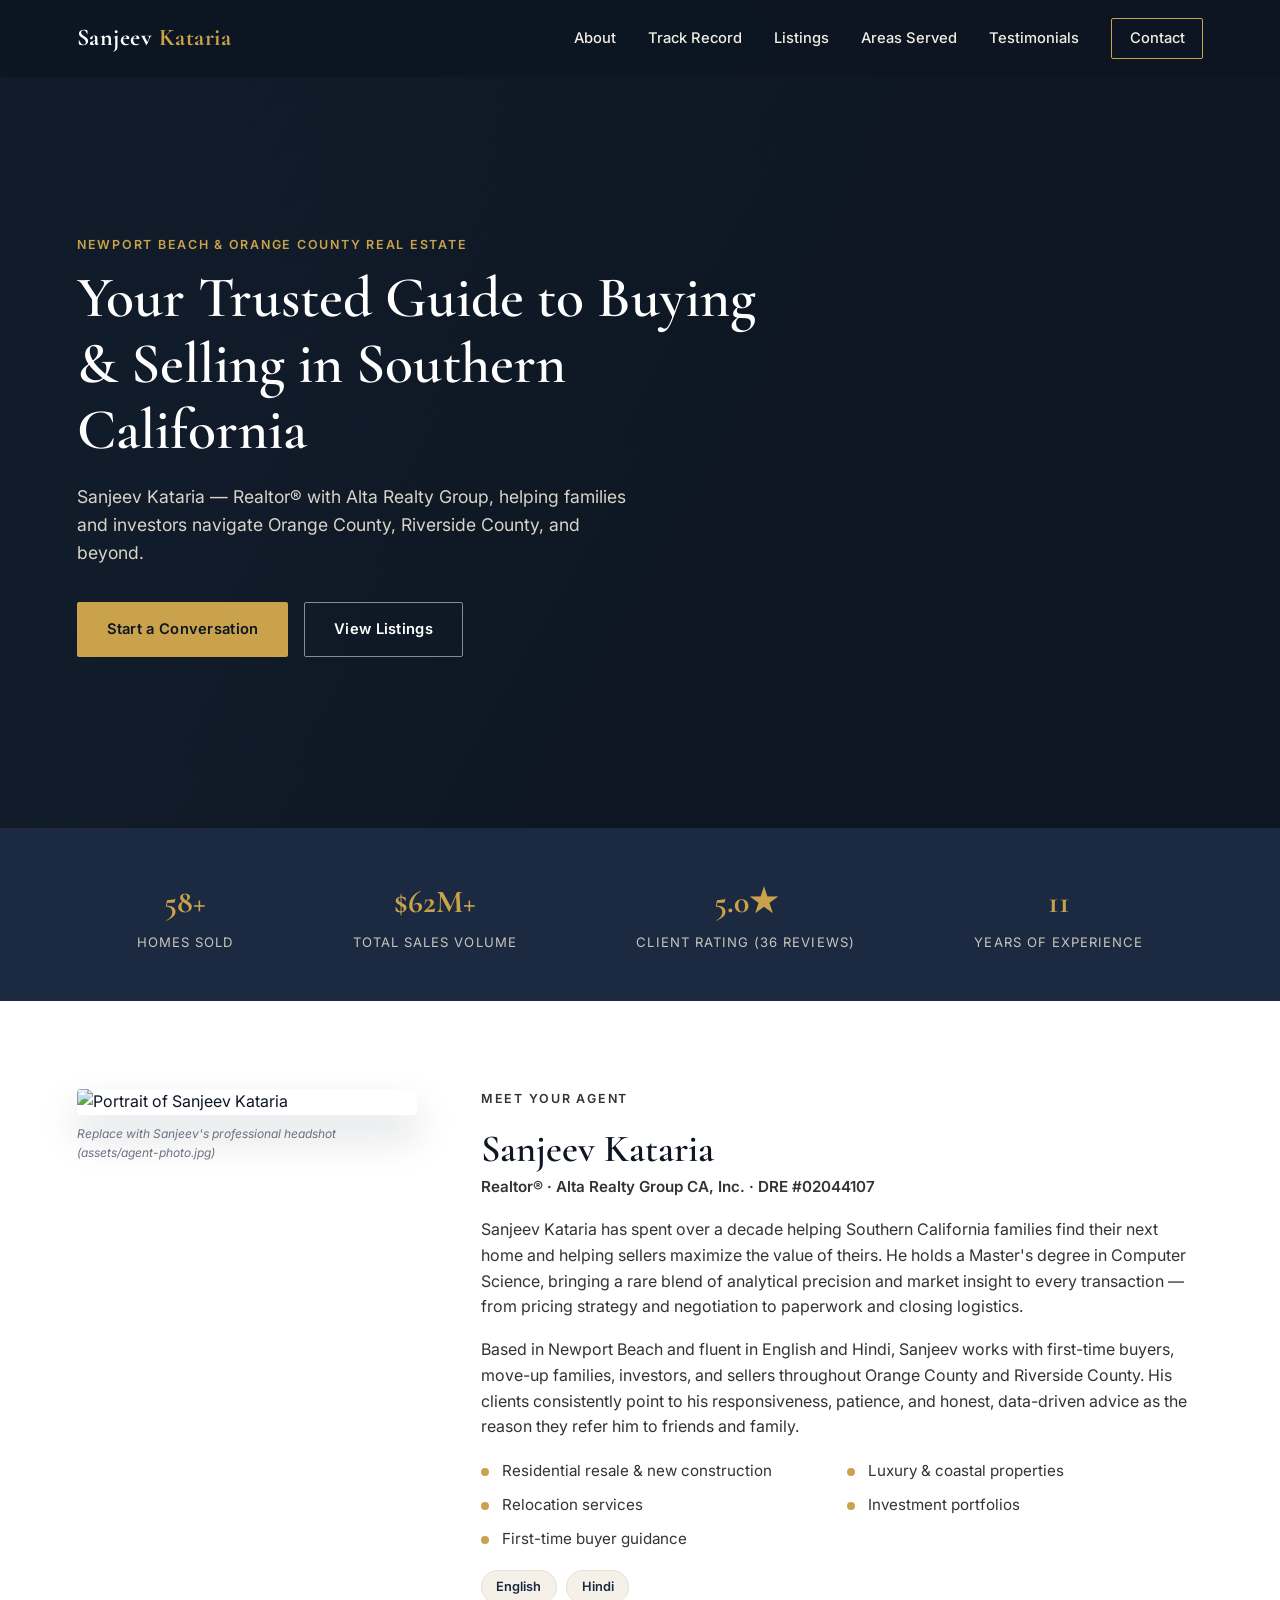
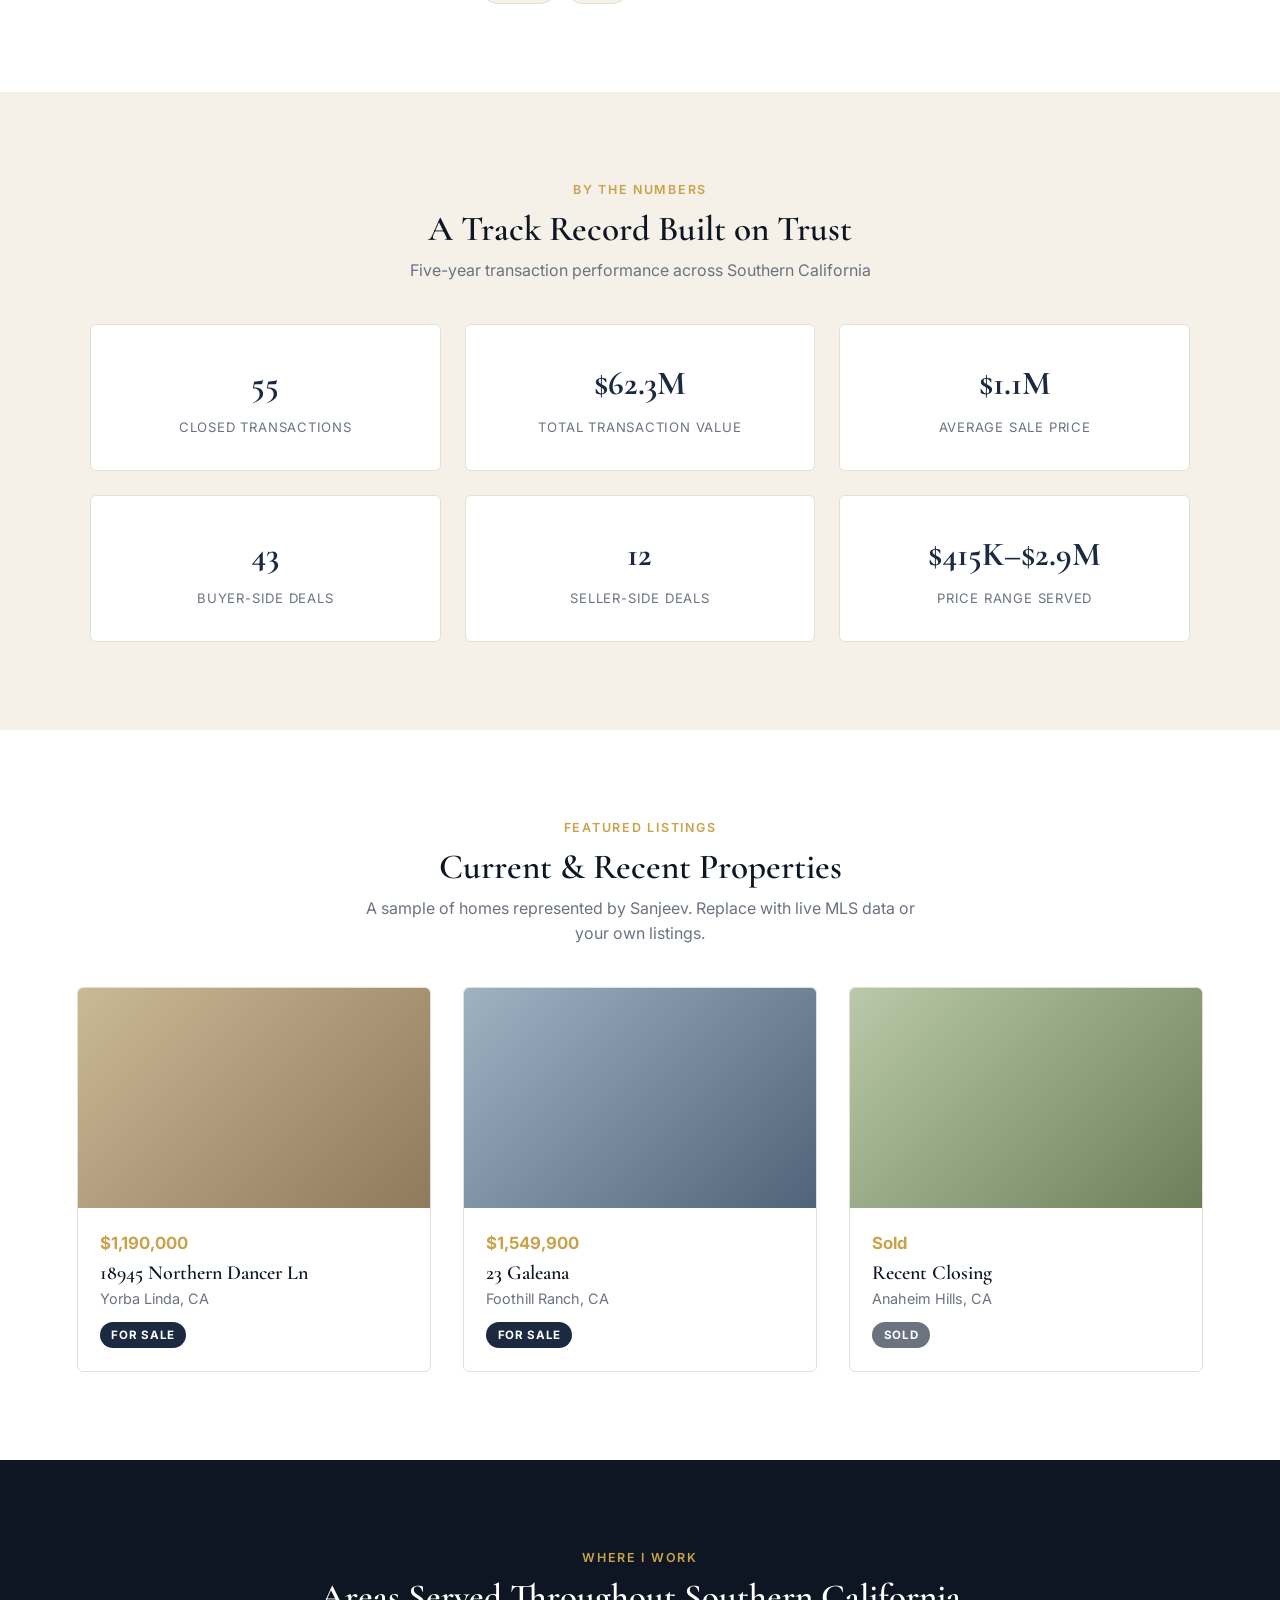
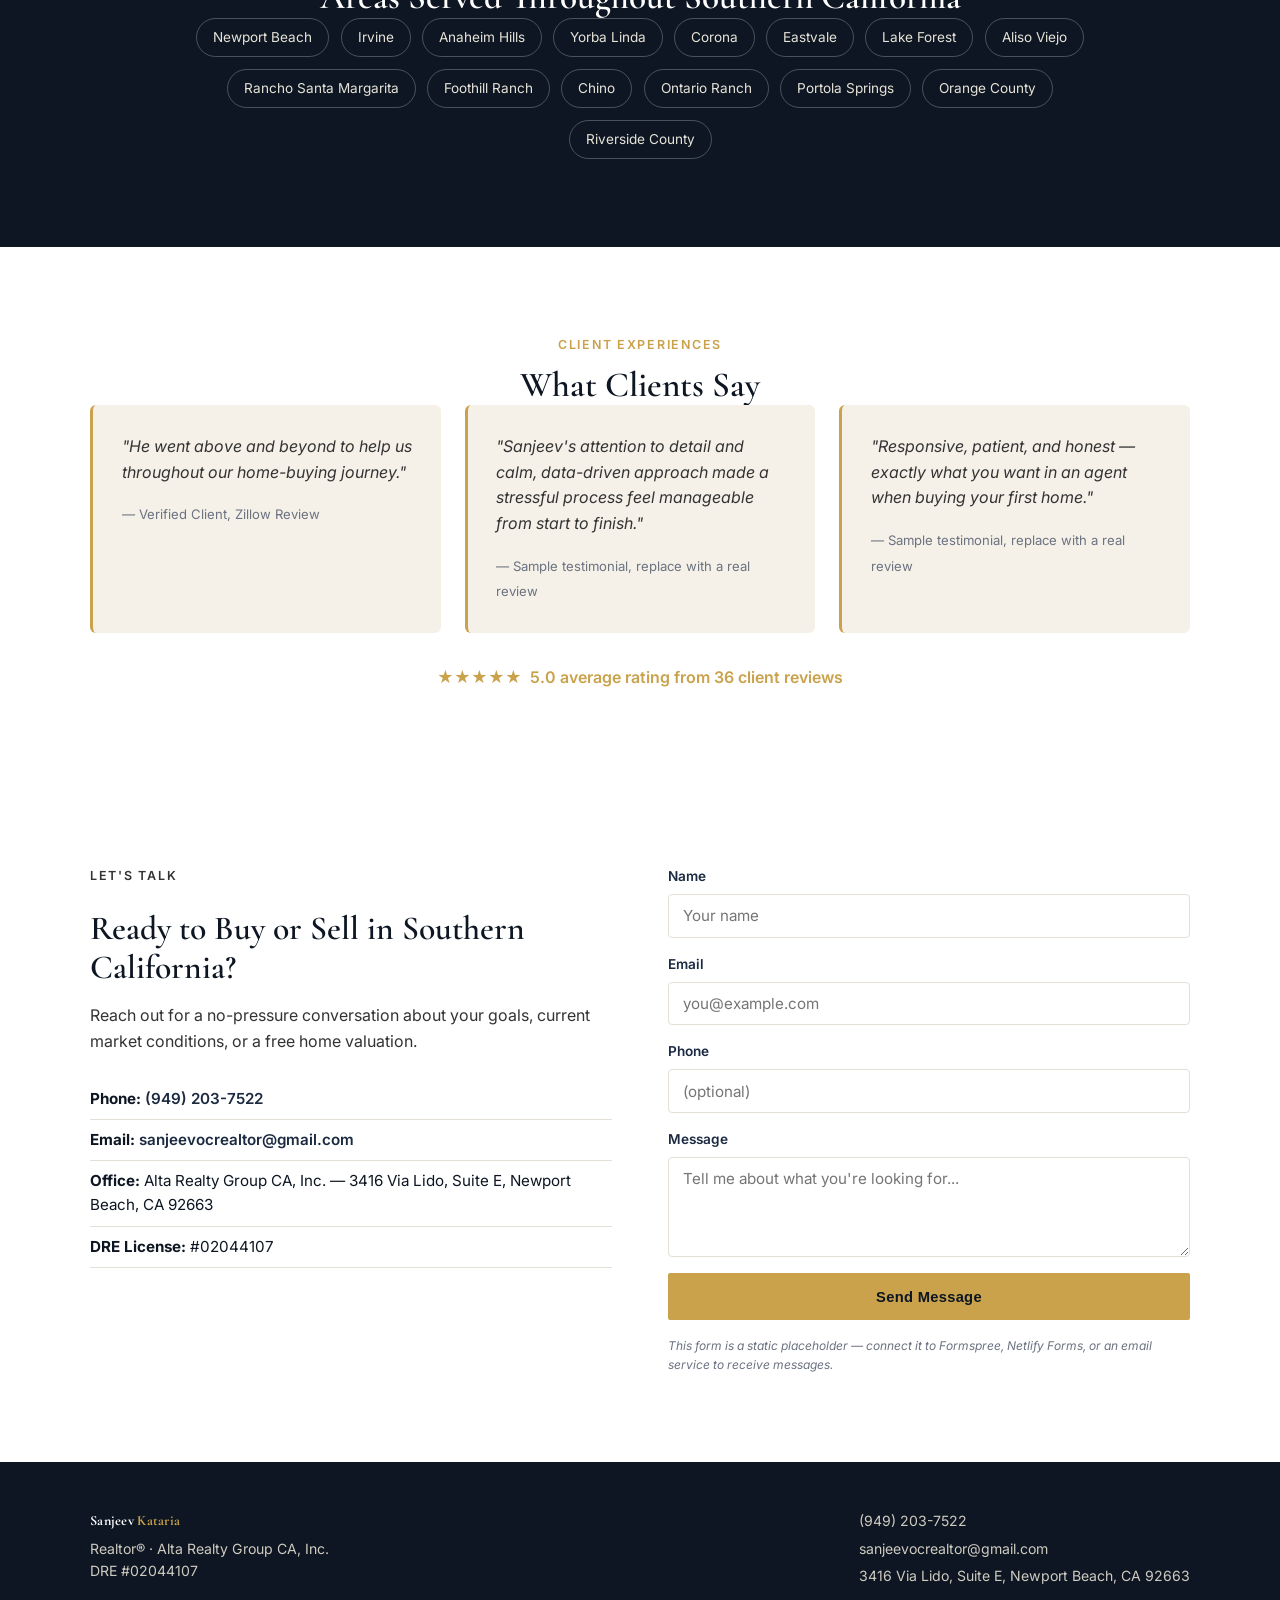
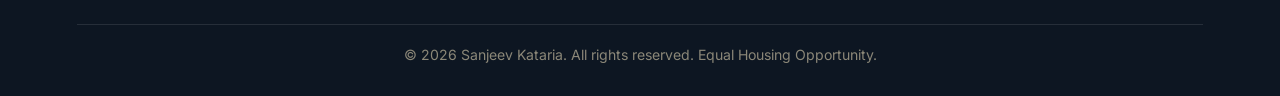
==== index.html @ 222462bd "Add files via upload" ====
<!DOCTYPE html>
<html lang="en">
<head>
<meta charset="UTF-8">
<meta name="viewport" content="width=device-width, initial-scale=1.0">
<title>Sanjeev Kataria | Southern California Real Estate Agent</title>
<meta name="description" content="Sanjeev Kataria is a top-rated real estate agent with Alta Realty Group, serving Orange County, Riverside County, and Southern California buyers and sellers.">
<link rel="preconnect" href="https://fonts.googleapis.com">
<link href="https://fonts.googleapis.com/css2?family=Cormorant+Garamond:wght@500;600;700&family=Inter:wght@300;400;500;600;700&display=swap" rel="stylesheet">
<link rel="stylesheet" href="styles.css">
</head>
<body>

<!-- ===== NAV ===== -->
<header class="site-header" id="header">
  <div class="nav-wrap">
    <a href="#top" class="logo">Sanjeev <span>Kataria</span></a>
    <nav class="nav-links" id="navLinks">
      <a href="#about">About</a>
      <a href="#stats">Track Record</a>
      <a href="#listings">Listings</a>
      <a href="#areas">Areas Served</a>
      <a href="#testimonials">Testimonials</a>
      <a href="#contact" class="nav-cta">Contact</a>
    </nav>
    <button class="nav-toggle" id="navToggle" aria-label="Toggle menu">
      <span></span><span></span><span></span>
    </button>
  </div>
</header>

<!-- ===== HERO ===== -->
<section class="hero" id="top">
  <div class="hero-overlay"></div>
  <div class="hero-content">
    <p class="eyebrow">Newport Beach &amp; Orange County Real Estate</p>
    <h1>Your Trusted Guide to Buying &amp; Selling in Southern California</h1>
    <p class="hero-sub">Sanjeev Kataria — Realtor® with Alta Realty Group, helping families and investors navigate Orange County, Riverside County, and beyond.</p>
    <div class="hero-actions">
      <a href="#contact" class="btn btn-primary">Start a Conversation</a>
      <a href="#listings" class="btn btn-outline">View Listings</a>
    </div>
  </div>
</section>

<!-- ===== TRUST BAR ===== -->
<section class="trust-bar">
  <div class="trust-item"><strong>58+</strong><span>Homes Sold</span></div>
  <div class="trust-item"><strong>$62M+</strong><span>Total Sales Volume</span></div>
  <div class="trust-item"><strong>5.0★</strong><span>Client Rating (36 Reviews)</span></div>
  <div class="trust-item"><strong>11</strong><span>Years of Experience</span></div>
</section>

<!-- ===== ABOUT ===== -->
<section class="about" id="about">
  <div class="about-grid">
    <div class="about-photo">
      <img src="assets/placeholder-headshot.svg" alt="Portrait of Sanjeev Kataria" id="agentPhoto">
      <p class="photo-note">Replace with Sanjeev's professional headshot (assets/agent-photo.jpg)</p>
    </div>
    <div class="about-text">
      <p class="eyebrow">Meet Your Agent</p>
      <h2>Sanjeev Kataria</h2>
      <p class="title-line">Realtor® · Alta Realty Group CA, Inc. · DRE #02044107</p>
      <p>Sanjeev Kataria has spent over a decade helping Southern California families find their next home and helping sellers maximize the value of theirs. He holds a Master's degree in Computer Science, bringing a rare blend of analytical precision and market insight to every transaction — from pricing strategy and negotiation to paperwork and closing logistics.</p>
      <p>Based in Newport Beach and fluent in English and Hindi, Sanjeev works with first-time buyers, move-up families, investors, and sellers throughout Orange County and Riverside County. His clients consistently point to his responsiveness, patience, and honest, data-driven advice as the reason they refer him to friends and family.</p>
      <ul class="specialty-list">
        <li>Residential resale &amp; new construction</li>
        <li>Luxury &amp; coastal properties</li>
        <li>Relocation services</li>
        <li>Investment portfolios</li>
        <li>First-time buyer guidance</li>
      </ul>
      <div class="lang-badges">
        <span class="badge">English</span>
        <span class="badge">Hindi</span>
      </div>
    </div>
  </div>
</section>

<!-- ===== STATS / TRACK RECORD ===== -->
<section class="stats" id="stats">
  <p class="eyebrow center">By the Numbers</p>
  <h2 class="center">A Track Record Built on Trust</h2>
  <p class="section-sub center">Five-year transaction performance across Southern California</p>
  <div class="stats-grid">
    <div class="stat-card">
      <span class="stat-num">55</span>
      <span class="stat-label">Closed Transactions</span>
    </div>
    <div class="stat-card">
      <span class="stat-num">$62.3M</span>
      <span class="stat-label">Total Transaction Value</span>
    </div>
    <div class="stat-card">
      <span class="stat-num">$1.1M</span>
      <span class="stat-label">Average Sale Price</span>
    </div>
    <div class="stat-card">
      <span class="stat-num">43</span>
      <span class="stat-label">Buyer-Side Deals</span>
    </div>
    <div class="stat-card">
      <span class="stat-num">12</span>
      <span class="stat-label">Seller-Side Deals</span>
    </div>
    <div class="stat-card">
      <span class="stat-num">$415K–$2.9M</span>
      <span class="stat-label">Price Range Served</span>
    </div>
  </div>
</section>

<!-- ===== LISTINGS ===== -->
<section class="listings" id="listings">
  <p class="eyebrow center">Featured Listings</p>
  <h2 class="center">Current &amp; Recent Properties</h2>
  <p class="section-sub center">A sample of homes represented by Sanjeev. Replace with live MLS data or your own listings.</p>
  <div class="listing-grid">
    <div class="listing-card">
      <div class="listing-img listing-img-1"></div>
      <div class="listing-body">
        <span class="listing-price">$1,190,000</span>
        <h3>18945 Northern Dancer Ln</h3>
        <p>Yorba Linda, CA</p>
        <span class="listing-tag">For Sale</span>
      </div>
    </div>
    <div class="listing-card">
      <div class="listing-img listing-img-2"></div>
      <div class="listing-body">
        <span class="listing-price">$1,549,900</span>
        <h3>23 Galeana</h3>
        <p>Foothill Ranch, CA</p>
        <span class="listing-tag">For Sale</span>
      </div>
    </div>
    <div class="listing-card">
      <div class="listing-img listing-img-3"></div>
      <div class="listing-body">
        <span class="listing-price">Sold</span>
        <h3>Recent Closing</h3>
        <p>Anaheim Hills, CA</p>
        <span class="listing-tag listing-tag-sold">Sold</span>
      </div>
    </div>
  </div>
</section>

<!-- ===== AREAS SERVED ===== -->
<section class="areas" id="areas">
  <p class="eyebrow center">Where I Work</p>
  <h2 class="center">Areas Served Throughout Southern California</h2>
  <div class="area-tags">
    <span>Newport Beach</span>
    <span>Irvine</span>
    <span>Anaheim Hills</span>
    <span>Yorba Linda</span>
    <span>Corona</span>
    <span>Eastvale</span>
    <span>Lake Forest</span>
    <span>Aliso Viejo</span>
    <span>Rancho Santa Margarita</span>
    <span>Foothill Ranch</span>
    <span>Chino</span>
    <span>Ontario Ranch</span>
    <span>Portola Springs</span>
    <span>Orange County</span>
    <span>Riverside County</span>
  </div>
</section>

<!-- ===== TESTIMONIALS ===== -->
<section class="testimonials" id="testimonials">
  <p class="eyebrow center">Client Experiences</p>
  <h2 class="center">What Clients Say</h2>
  <div class="testimonial-grid">
    <blockquote class="testimonial-card">
      <p>"He went above and beyond to help us throughout our home-buying journey."</p>
      <cite>— Verified Client, Zillow Review</cite>
    </blockquote>
    <blockquote class="testimonial-card">
      <p>"Sanjeev's attention to detail and calm, data-driven approach made a stressful process feel manageable from start to finish."</p>
      <cite>— Sample testimonial, replace with a real review</cite>
    </blockquote>
    <blockquote class="testimonial-card">
      <p>"Responsive, patient, and honest — exactly what you want in an agent when buying your first home."</p>
      <cite>— Sample testimonial, replace with a real review</cite>
    </blockquote>
  </div>
  <p class="rating-line center">★★★★★ &nbsp;5.0 average rating from 36 client reviews</p>
</section>

<!-- ===== CONTACT ===== -->
<section class="contact" id="contact">
  <div class="contact-grid">
    <div class="contact-info">
      <p class="eyebrow">Let's Talk</p>
      <h2>Ready to Buy or Sell in Southern California?</h2>
      <p>Reach out for a no-pressure conversation about your goals, current market conditions, or a free home valuation.</p>
      <ul class="contact-details">
        <li><strong>Phone:</strong> <a href="tel:+19492037522">(949) 203-7522</a></li>
        <li><strong>Email:</strong> <a href="mailto:sanjeevocrealtor@gmail.com">sanjeevocrealtor@gmail.com</a></li>
        <li><strong>Office:</strong> Alta Realty Group CA, Inc. — 3416 Via Lido, Suite E, Newport Beach, CA 92663</li>
        <li><strong>DRE License:</strong> #02044107</li>
      </ul>
    </div>
    <form class="contact-form" id="contactForm">
      <label>Name
        <input type="text" name="name" required placeholder="Your name">
      </label>
      <label>Email
        <input type="email" name="email" required placeholder="you@example.com">
      </label>
      <label>Phone
        <input type="tel" name="phone" placeholder="(optional)">
      </label>
      <label>Message
        <textarea name="message" rows="4" required placeholder="Tell me about what you're looking for..."></textarea>
      </label>
      <button type="submit" class="btn btn-primary btn-full">Send Message</button>
      <p class="form-note">This form is a static placeholder — connect it to Formspree, Netlify Forms, or an email service to receive messages.</p>
    </form>
  </div>
</section>

<!-- ===== FOOTER ===== -->
<footer class="site-footer">
  <div class="footer-grid">
    <div>
      <p class="logo footer-logo">Sanjeev <span>Kataria</span></p>
      <p>Realtor® · Alta Realty Group CA, Inc.<br>DRE #02044107</p>
    </div>
    <div>
      <p><a href="tel:+19492037522">(949) 203-7522</a></p>
      <p><a href="mailto:sanjeevocrealtor@gmail.com">sanjeevocrealtor@gmail.com</a></p>
      <p>3416 Via Lido, Suite E, Newport Beach, CA 92663</p>
    </div>
  </div>
  <p class="footer-copy">© <span id="year"></span> Sanjeev Kataria. All rights reserved. Equal Housing Opportunity.</p>
</footer>

<script src="script.js"></script>
</body>
</html>
---- styles.css ----
:root {
  --navy: #0d1622;
  --navy-2: #1b2a41;
  --gold: #c9a24b;
  --gold-light: #e4c880;
  --cream: #f5f1e8;
  --gray: #6b7280;
  --border: #e5e0d5;
  --serif: 'Cormorant Garamond', Georgia, serif;
  --sans: 'Inter', -apple-system, BlinkMacSystemFont, sans-serif;
}

* { box-sizing: border-box; margin: 0; padding: 0; }

html { scroll-behavior: smooth; }

body {
  font-family: var(--sans);
  color: var(--navy);
  background: #fff;
  line-height: 1.6;
  -webkit-font-smoothing: antialiased;
}

img { max-width: 100%; display: block; }

a { color: inherit; text-decoration: none; }

h1, h2, h3 { font-family: var(--serif); font-weight: 600; line-height: 1.15; }

.eyebrow {
  text-transform: uppercase;
  letter-spacing: 0.14em;
  font-size: 0.78rem;
  font-weight: 600;
  color: var(--gold);
  margin-bottom: 0.6rem;
}
.eyebrow.center { text-align: center; }
.center { text-align: center; }

.section-sub {
  color: var(--gray);
  max-width: 560px;
  margin: 0.5rem auto 2.5rem;
}

section { padding: 5.5rem 6vw; }

/* ---------- NAV ---------- */
.site-header {
  position: fixed;
  top: 0; left: 0; right: 0;
  z-index: 100;
  background: rgba(13, 22, 34, 0.92);
  backdrop-filter: blur(6px);
  transition: background 0.3s ease;
}
.nav-wrap {
  max-width: 1300px;
  margin: 0 auto;
  padding: 1.1rem 6vw;
  display: flex;
  align-items: center;
  justify-content: space-between;
}
.logo {
  font-family: var(--serif);
  font-size: 1.5rem;
  font-weight: 700;
  color: #fff;
  letter-spacing: 0.02em;
}
.logo span { color: var(--gold); }
.nav-links { display: flex; align-items: center; gap: 2rem; }
.nav-links a {
  color: #f0ede4;
  font-size: 0.92rem;
  font-weight: 500;
  transition: color 0.2s;
}
.nav-links a:hover { color: var(--gold); }
.nav-cta {
  border: 1px solid var(--gold);
  padding: 0.5rem 1.1rem;
  border-radius: 2px;
}
.nav-toggle {
  display: none;
  flex-direction: column;
  gap: 5px;
  background: none;
  border: none;
  cursor: pointer;
  padding: 6px;
}
.nav-toggle span {
  width: 24px; height: 2px; background: #fff; display: block;
}

/* ---------- HERO ---------- */
.hero {
  position: relative;
  min-height: 92vh;
  display: flex;
  align-items: center;
  padding: 0 6vw;
  background:
    linear-gradient(160deg, rgba(13,22,34,0.88), rgba(13,22,34,0.65)),
    linear-gradient(120deg, #2a3f5c, #0d1622 60%);
  color: #fff;
}
.hero-content { max-width: 720px; position: relative; z-index: 2; padding-top: 4rem; }
.hero h1 {
  font-size: clamp(2.2rem, 5vw, 3.6rem);
  margin-bottom: 1.2rem;
  color: #fff;
}
.hero-sub {
  font-size: 1.1rem;
  color: #d8d4c8;
  max-width: 560px;
  margin-bottom: 2.2rem;
}
.hero-actions { display: flex; gap: 1rem; flex-wrap: wrap; }

.btn {
  display: inline-block;
  padding: 0.9rem 1.8rem;
  font-size: 0.92rem;
  font-weight: 600;
  letter-spacing: 0.02em;
  border-radius: 2px;
  transition: all 0.2s ease;
  cursor: pointer;
  border: 1px solid transparent;
}
.btn-primary { background: var(--gold); color: var(--navy); }
.btn-primary:hover { background: var(--gold-light); }
.btn-outline { border-color: rgba(255,255,255,0.5); color: #fff; }
.btn-outline:hover { border-color: #fff; background: rgba(255,255,255,0.08); }
.btn-full { width: 100%; text-align: center; }

/* ---------- TRUST BAR ---------- */
.trust-bar {
  background: var(--navy-2);
  color: #fff;
  display: flex;
  flex-wrap: wrap;
  justify-content: space-around;
  padding: 2.4rem 6vw;
  text-align: center;
}
.trust-item { display: flex; flex-direction: column; gap: 0.3rem; padding: 0.6rem 1rem; }
.trust-item strong { font-family: var(--serif); font-size: 2rem; color: var(--gold); }
.trust-item span { font-size: 0.82rem; text-transform: uppercase; letter-spacing: 0.08em; color: #c9c5ba; }

/* ---------- ABOUT ---------- */
.about-grid {
  max-width: 1200px;
  margin: 0 auto;
  display: grid;
  grid-template-columns: 340px 1fr;
  gap: 4rem;
  align-items: start;
}
.about-photo img {
  border-radius: 4px;
  box-shadow: 0 20px 40px rgba(13,22,34,0.15);
}
.photo-note {
  font-size: 0.75rem;
  color: var(--gray);
  margin-top: 0.6rem;
  font-style: italic;
}
.about-text h2 { font-size: 2.4rem; margin-bottom: 0.3rem; }
.title-line { color: var(--gold); font-weight: 600; margin-bottom: 1.2rem; font-size: 0.95rem; }
.about-text p { margin-bottom: 1.1rem; color: #333; }
.specialty-list {
  list-style: none;
  display: grid;
  grid-template-columns: 1fr 1fr;
  gap: 0.6rem;
  margin: 1.2rem 0;
}
.specialty-list li {
  padding-left: 1.3rem;
  position: relative;
  font-size: 0.95rem;
  color: #333;
}
.specialty-list li::before {
  content: '';
  position: absolute;
  left: 0; top: 0.55rem;
  width: 8px; height: 8px;
  background: var(--gold);
  border-radius: 50%;
}
.lang-badges { display: flex; gap: 0.6rem; margin-top: 1rem; }
.badge {
  background: var(--cream);
  border: 1px solid var(--border);
  padding: 0.35rem 0.9rem;
  border-radius: 20px;
  font-size: 0.8rem;
  font-weight: 600;
  color: var(--navy-2);
}

/* ---------- STATS ---------- */
.stats { background: var(--cream); }
.stats h2 { font-size: 2.2rem; }
.stats-grid {
  max-width: 1100px;
  margin: 0 auto;
  display: grid;
  grid-template-columns: repeat(3, 1fr);
  gap: 1.5rem;
}
.stat-card {
  background: #fff;
  border: 1px solid var(--border);
  border-radius: 6px;
  padding: 2rem 1rem;
  text-align: center;
}
.stat-num { display: block; font-family: var(--serif); font-size: 2.1rem; font-weight: 700; color: var(--navy-2); }
.stat-label { display: block; margin-top: 0.4rem; font-size: 0.82rem; text-transform: uppercase; letter-spacing: 0.06em; color: var(--gray); }

/* ---------- LISTINGS ---------- */
.listings h2 { font-size: 2.2rem; }
.listing-grid {
  max-width: 1200px;
  margin: 0 auto;
  display: grid;
  grid-template-columns: repeat(3, 1fr);
  gap: 2rem;
}
.listing-card {
  border: 1px solid var(--border);
  border-radius: 6px;
  overflow: hidden;
  transition: transform 0.2s ease, box-shadow 0.2s ease;
}
.listing-card:hover { transform: translateY(-4px); box-shadow: 0 16px 32px rgba(13,22,34,0.1); }
.listing-img { height: 220px; background-size: cover; background-position: center; }
.listing-img-1 { background: linear-gradient(135deg, #cbb894, #8f7a5c); }
.listing-img-2 { background: linear-gradient(135deg, #9fb2c4, #4f6478); }
.listing-img-3 { background: linear-gradient(135deg, #b9c9a9, #6c7f5a); }
.listing-body { padding: 1.4rem; }
.listing-price { color: var(--gold); font-weight: 700; font-size: 1.05rem; }
.listing-body h3 { font-size: 1.25rem; margin: 0.3rem 0 0.1rem; }
.listing-body p { color: var(--gray); font-size: 0.9rem; margin-bottom: 0.7rem; }
.listing-tag {
  display: inline-block;
  font-size: 0.72rem;
  font-weight: 700;
  text-transform: uppercase;
  letter-spacing: 0.06em;
  background: var(--navy-2);
  color: #fff;
  padding: 0.25rem 0.7rem;
  border-radius: 20px;
}
.listing-tag-sold { background: var(--gray); }

/* ---------- AREAS ---------- */
.areas { background: var(--navy); color: #fff; }
.areas h2 { color: #fff; font-size: 2.2rem; }
.area-tags {
  max-width: 900px;
  margin: 0 auto;
  display: flex;
  flex-wrap: wrap;
  justify-content: center;
  gap: 0.7rem;
}
.area-tags span {
  border: 1px solid rgba(255,255,255,0.25);
  padding: 0.5rem 1rem;
  border-radius: 20px;
  font-size: 0.85rem;
  color: #e7e3d8;
}

/* ---------- TESTIMONIALS ---------- */
.testimonials h2 { font-size: 2.2rem; }
.testimonial-grid {
  max-width: 1100px;
  margin: 0 auto;
  display: grid;
  grid-template-columns: repeat(3, 1fr);
  gap: 1.5rem;
}
.testimonial-card {
  background: var(--cream);
  padding: 1.8rem;
  border-radius: 6px;
  border-left: 3px solid var(--gold);
}
.testimonial-card p { font-style: italic; margin-bottom: 1rem; color: #333; }
.testimonial-card cite { font-size: 0.82rem; color: var(--gray); font-style: normal; }
.rating-line { margin-top: 2rem; color: var(--gold); font-weight: 600; }

/* ---------- CONTACT ---------- */
.contact-grid {
  max-width: 1100px;
  margin: 0 auto;
  display: grid;
  grid-template-columns: 1fr 1fr;
  gap: 3.5rem;
}
.contact-info h2 { font-size: 2.1rem; margin-bottom: 1rem; }
.contact-info p { color: #333; margin-bottom: 1.5rem; }
.contact-details { list-style: none; }
.contact-details li { padding: 0.5rem 0; border-bottom: 1px solid var(--border); font-size: 0.95rem; }
.contact-details a { color: var(--navy-2); font-weight: 600; }
.contact-form { display: flex; flex-direction: column; gap: 1rem; }
.contact-form label { font-size: 0.85rem; font-weight: 600; color: var(--navy-2); display: flex; flex-direction: column; gap: 0.4rem; }
.contact-form input, .contact-form textarea {
  font-family: var(--sans);
  font-size: 0.95rem;
  padding: 0.7rem 0.9rem;
  border: 1px solid var(--border);
  border-radius: 4px;
  font-weight: 400;
  color: var(--navy);
}
.contact-form input:focus, .contact-form textarea:focus { outline: 2px solid var(--gold); }
.form-note { font-size: 0.75rem; color: var(--gray); font-style: italic; }

/* ---------- FOOTER ---------- */
.site-footer { background: var(--navy); color: #cfcbc0; padding: 3rem 6vw 1.5rem; }
.footer-grid {
  max-width: 1100px;
  margin: 0 auto 2rem;
  display: flex;
  justify-content: space-between;
  flex-wrap: wrap;
  gap: 2rem;
}
.footer-logo { color: #fff; margin-bottom: 0.6rem; }
.site-footer p { font-size: 0.88rem; margin-bottom: 0.3rem; }
.footer-copy {
  text-align: center;
  border-top: 1px solid rgba(255,255,255,0.1);
  padding-top: 1.2rem;
  font-size: 0.78rem;
  color: #8b8778;
}

/* ---------- RESPONSIVE ---------- */
@media (max-width: 900px) {
  .about-grid, .contact-grid { grid-template-columns: 1fr; }
  .stats-grid, .listing-grid, .testimonial-grid { grid-template-columns: 1fr 1fr; }
  section { padding: 4rem 6vw; }
}

@media (max-width: 640px) {
  .nav-links {
    position: absolute;
    top: 100%; left: 0; right: 0;
    background: var(--navy);
    flex-direction: column;
    align-items: flex-start;
    padding: 1.5rem 6vw;
    gap: 1.2rem;
    display: none;
  }
  .nav-links.open { display: flex; }
  .nav-toggle { display: flex; }
  .stats-grid, .listing-grid, .testimonial-grid, .specialty-list { grid-template-columns: 1fr; }
  .trust-bar { gap: 0.5rem; }
  .footer-grid { flex-direction: column; }
}
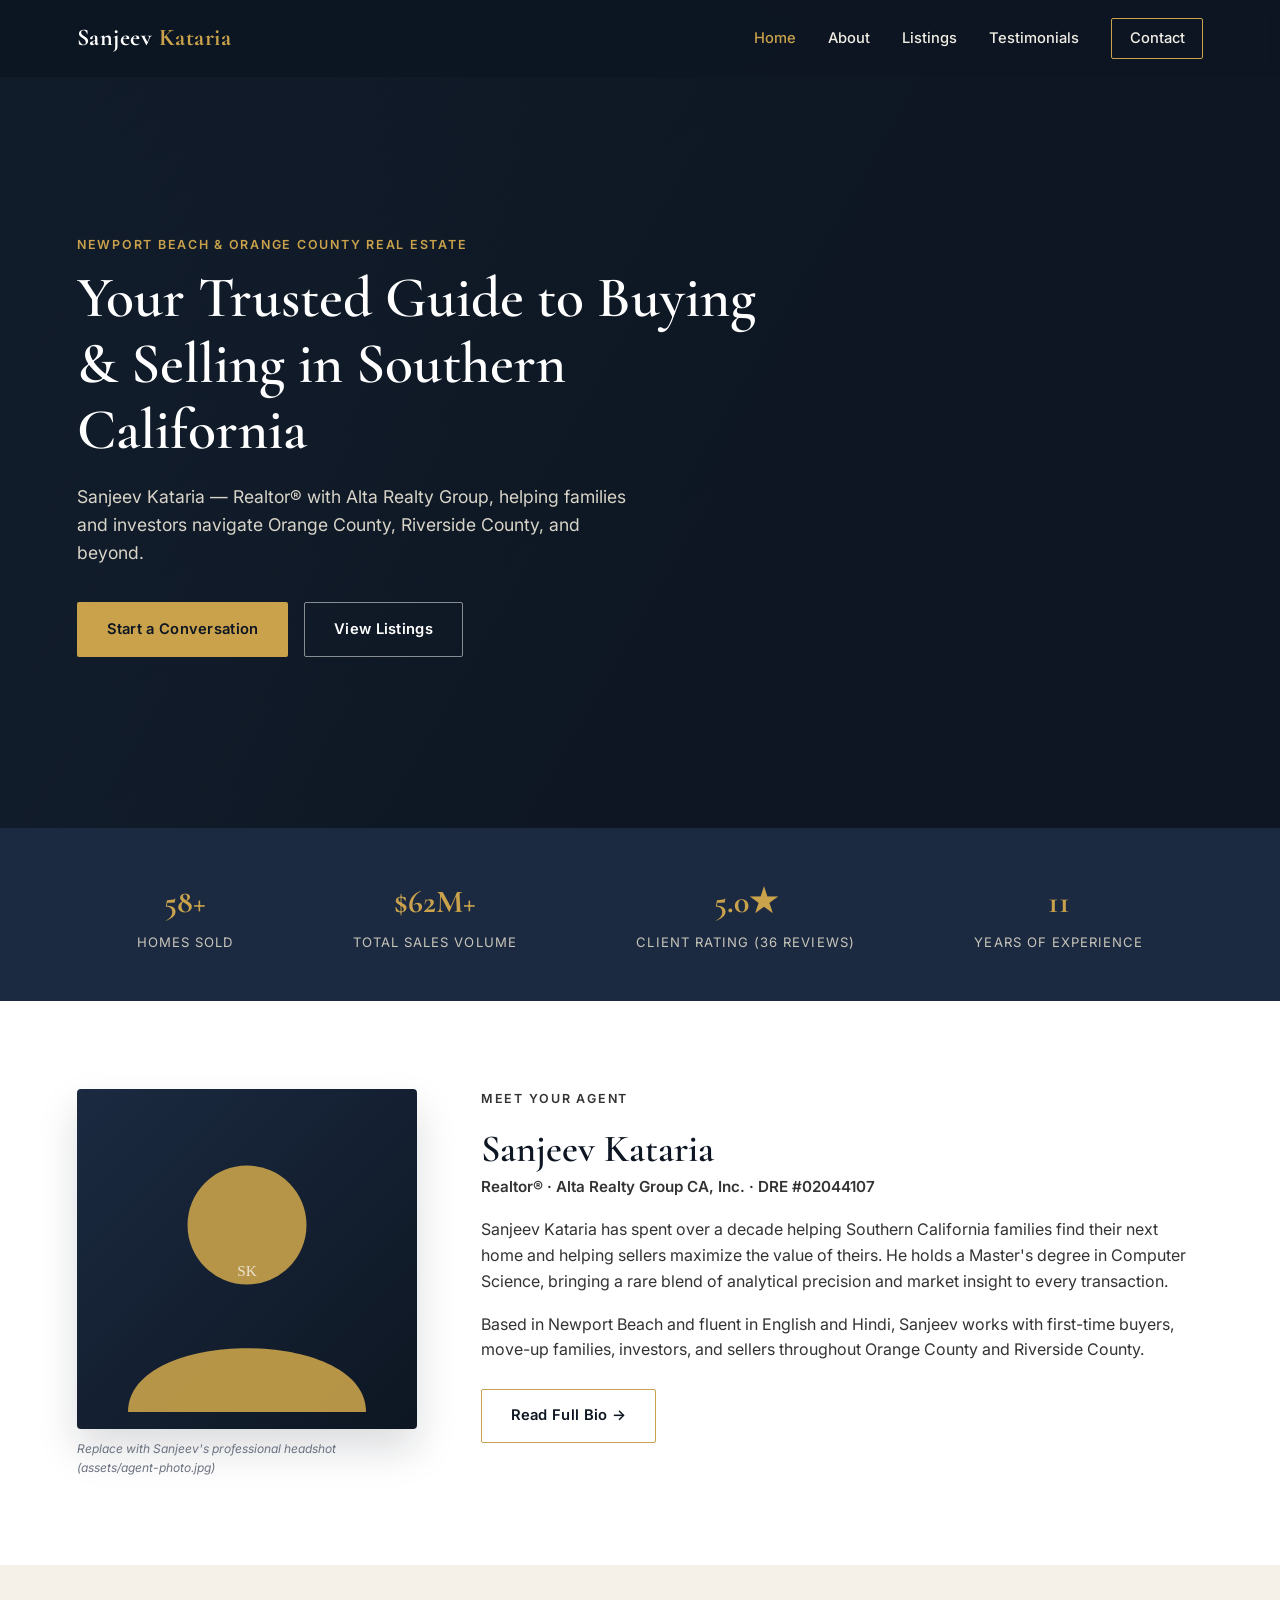
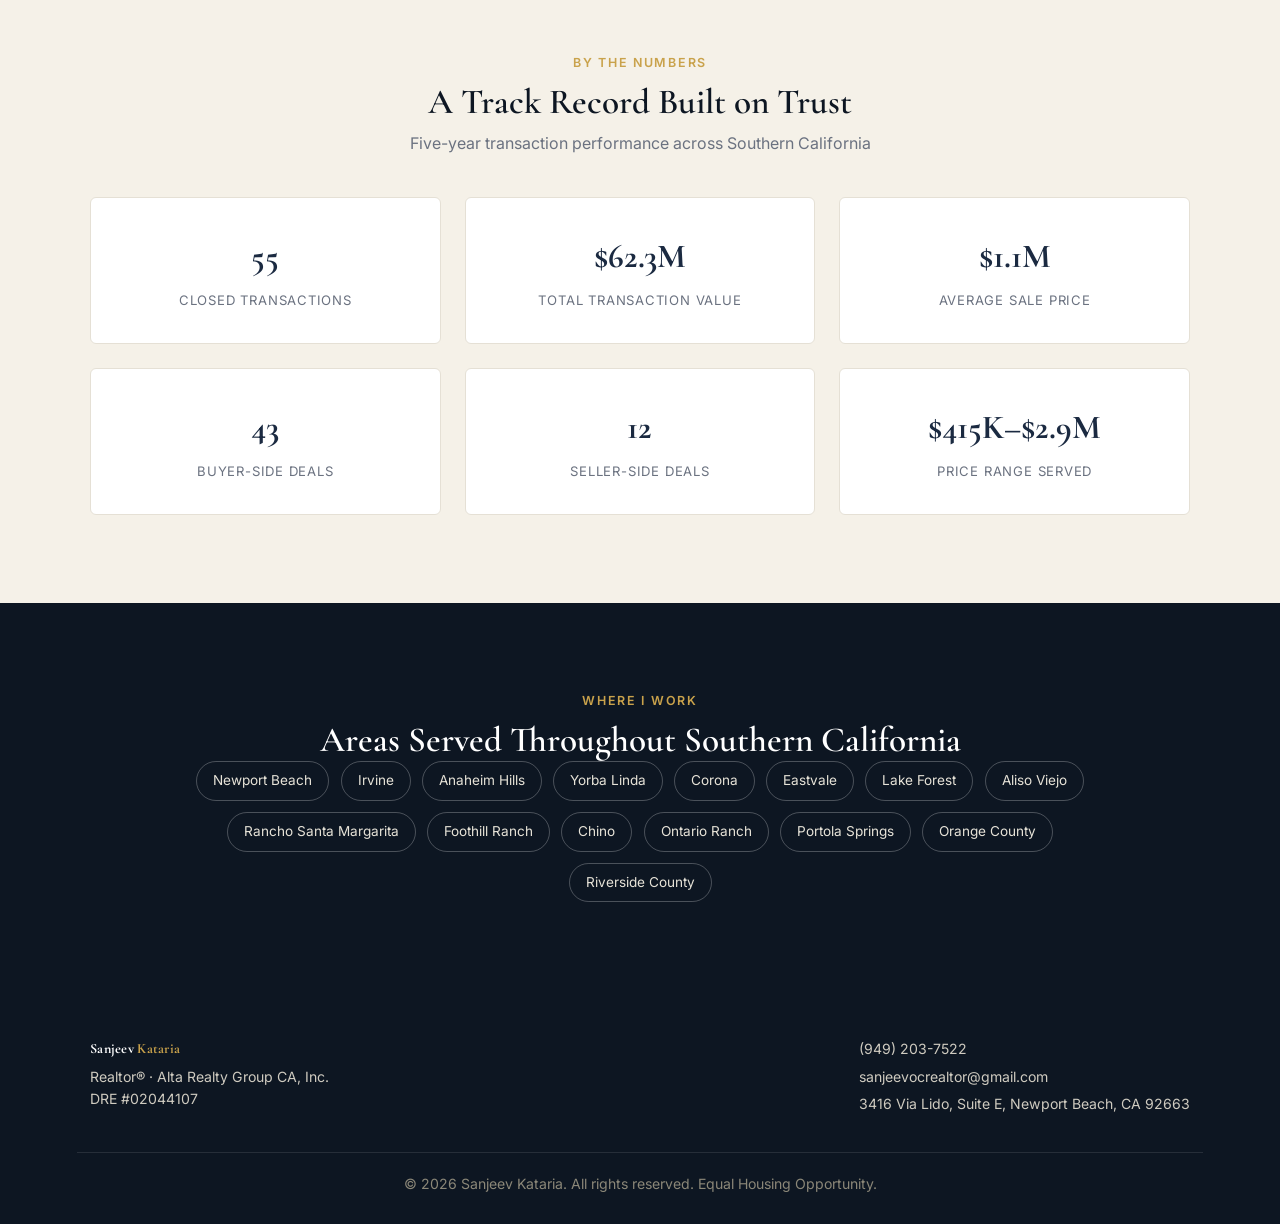
==== commit ae88893e: "Add files via upload" ====
--- a/index.html
+++ b/index.html
@@ -14,14 +14,13 @@
 <!-- ===== NAV ===== -->
 <header class="site-header" id="header">
   <div class="nav-wrap">
-    <a href="#top" class="logo">Sanjeev <span>Kataria</span></a>
+    <a href="index.html" class="logo">Sanjeev <span>Kataria</span></a>
     <nav class="nav-links" id="navLinks">
-      <a href="#about">About</a>
-      <a href="#stats">Track Record</a>
-      <a href="#listings">Listings</a>
-      <a href="#areas">Areas Served</a>
-      <a href="#testimonials">Testimonials</a>
-      <a href="#contact" class="nav-cta">Contact</a>
+      <a href="index.html" class="active">Home</a>
+      <a href="about.html">About</a>
+      <a href="listings.html">Listings</a>
+      <a href="testimonials.html">Testimonials</a>
+      <a href="contact.html" class="nav-cta">Contact</a>
     </nav>
     <button class="nav-toggle" id="navToggle" aria-label="Toggle menu">
       <span></span><span></span><span></span>
@@ -31,14 +30,13 @@
 
 <!-- ===== HERO ===== -->
 <section class="hero" id="top">
-  <div class="hero-overlay"></div>
   <div class="hero-content">
     <p class="eyebrow">Newport Beach &amp; Orange County Real Estate</p>
     <h1>Your Trusted Guide to Buying &amp; Selling in Southern California</h1>
     <p class="hero-sub">Sanjeev Kataria — Realtor® with Alta Realty Group, helping families and investors navigate Orange County, Riverside County, and beyond.</p>
     <div class="hero-actions">
-      <a href="#contact" class="btn btn-primary">Start a Conversation</a>
-      <a href="#listings" class="btn btn-outline">View Listings</a>
+      <a href="contact.html" class="btn btn-primary">Start a Conversation</a>
+      <a href="listings.html" class="btn btn-outline">View Listings</a>
     </div>
   </div>
 </section>
@@ -51,7 +49,7 @@
   <div class="trust-item"><strong>11</strong><span>Years of Experience</span></div>
 </section>
 
-<!-- ===== ABOUT ===== -->
+<!-- ===== ABOUT TEASER ===== -->
 <section class="about" id="about">
   <div class="about-grid">
     <div class="about-photo">
@@ -62,19 +60,9 @@
       <p class="eyebrow">Meet Your Agent</p>
       <h2>Sanjeev Kataria</h2>
       <p class="title-line">Realtor® · Alta Realty Group CA, Inc. · DRE #02044107</p>
-      <p>Sanjeev Kataria has spent over a decade helping Southern California families find their next home and helping sellers maximize the value of theirs. He holds a Master's degree in Computer Science, bringing a rare blend of analytical precision and market insight to every transaction — from pricing strategy and negotiation to paperwork and closing logistics.</p>
-      <p>Based in Newport Beach and fluent in English and Hindi, Sanjeev works with first-time buyers, move-up families, investors, and sellers throughout Orange County and Riverside County. His clients consistently point to his responsiveness, patience, and honest, data-driven advice as the reason they refer him to friends and family.</p>
-      <ul class="specialty-list">
-        <li>Residential resale &amp; new construction</li>
-        <li>Luxury &amp; coastal properties</li>
-        <li>Relocation services</li>
-        <li>Investment portfolios</li>
-        <li>First-time buyer guidance</li>
-      </ul>
-      <div class="lang-badges">
-        <span class="badge">English</span>
-        <span class="badge">Hindi</span>
-      </div>
+      <p>Sanjeev Kataria has spent over a decade helping Southern California families find their next home and helping sellers maximize the value of theirs. He holds a Master's degree in Computer Science, bringing a rare blend of analytical precision and market insight to every transaction.</p>
+      <p>Based in Newport Beach and fluent in English and Hindi, Sanjeev works with first-time buyers, move-up families, investors, and sellers throughout Orange County and Riverside County.</p>
+      <a href="about.html" class="btn btn-outline" style="border-color:#c9a24b;color:#0d1622;margin-top:0.5rem;">Read Full Bio →</a>
     </div>
   </div>
 </section>
@@ -112,42 +100,6 @@
   </div>
 </section>
 
-<!-- ===== LISTINGS ===== -->
-<section class="listings" id="listings">
-  <p class="eyebrow center">Featured Listings</p>
-  <h2 class="center">Current &amp; Recent Properties</h2>
-  <p class="section-sub center">A sample of homes represented by Sanjeev. Replace with live MLS data or your own listings.</p>
-  <div class="listing-grid">
-    <div class="listing-card">
-      <div class="listing-img listing-img-1"></div>
-      <div class="listing-body">
-        <span class="listing-price">$1,190,000</span>
-        <h3>18945 Northern Dancer Ln</h3>
-        <p>Yorba Linda, CA</p>
-        <span class="listing-tag">For Sale</span>
-      </div>
-    </div>
-    <div class="listing-card">
-      <div class="listing-img listing-img-2"></div>
-      <div class="listing-body">
-        <span class="listing-price">$1,549,900</span>
-        <h3>23 Galeana</h3>
-        <p>Foothill Ranch, CA</p>
-        <span class="listing-tag">For Sale</span>
-      </div>
-    </div>
-    <div class="listing-card">
-      <div class="listing-img listing-img-3"></div>
-      <div class="listing-body">
-        <span class="listing-price">Sold</span>
-        <h3>Recent Closing</h3>
-        <p>Anaheim Hills, CA</p>
-        <span class="listing-tag listing-tag-sold">Sold</span>
-      </div>
-    </div>
-  </div>
-</section>
-
 <!-- ===== AREAS SERVED ===== -->
 <section class="areas" id="areas">
   <p class="eyebrow center">Where I Work</p>
@@ -171,60 +123,6 @@
   </div>
 </section>
 
-<!-- ===== TESTIMONIALS ===== -->
-<section class="testimonials" id="testimonials">
-  <p class="eyebrow center">Client Experiences</p>
-  <h2 class="center">What Clients Say</h2>
-  <div class="testimonial-grid">
-    <blockquote class="testimonial-card">
-      <p>"He went above and beyond to help us throughout our home-buying journey."</p>
-      <cite>— Verified Client, Zillow Review</cite>
-    </blockquote>
-    <blockquote class="testimonial-card">
-      <p>"Sanjeev's attention to detail and calm, data-driven approach made a stressful process feel manageable from start to finish."</p>
-      <cite>— Sample testimonial, replace with a real review</cite>
-    </blockquote>
-    <blockquote class="testimonial-card">
-      <p>"Responsive, patient, and honest — exactly what you want in an agent when buying your first home."</p>
-      <cite>— Sample testimonial, replace with a real review</cite>
-    </blockquote>
-  </div>
-  <p class="rating-line center">★★★★★ &nbsp;5.0 average rating from 36 client reviews</p>
-</section>
-
-<!-- ===== CONTACT ===== -->
-<section class="contact" id="contact">
-  <div class="contact-grid">
-    <div class="contact-info">
-      <p class="eyebrow">Let's Talk</p>
-      <h2>Ready to Buy or Sell in Southern California?</h2>
-      <p>Reach out for a no-pressure conversation about your goals, current market conditions, or a free home valuation.</p>
-      <ul class="contact-details">
-        <li><strong>Phone:</strong> <a href="tel:+19492037522">(949) 203-7522</a></li>
-        <li><strong>Email:</strong> <a href="mailto:sanjeevocrealtor@gmail.com">sanjeevocrealtor@gmail.com</a></li>
-        <li><strong>Office:</strong> Alta Realty Group CA, Inc. — 3416 Via Lido, Suite E, Newport Beach, CA 92663</li>
-        <li><strong>DRE License:</strong> #02044107</li>
-      </ul>
-    </div>
-    <form class="contact-form" id="contactForm">
-      <label>Name
-        <input type="text" name="name" required placeholder="Your name">
-      </label>
-      <label>Email
-        <input type="email" name="email" required placeholder="you@example.com">
-      </label>
-      <label>Phone
-        <input type="tel" name="phone" placeholder="(optional)">
-      </label>
-      <label>Message
-        <textarea name="message" rows="4" required placeholder="Tell me about what you're looking for..."></textarea>
-      </label>
-      <button type="submit" class="btn btn-primary btn-full">Send Message</button>
-      <p class="form-note">This form is a static placeholder — connect it to Formspree, Netlify Forms, or an email service to receive messages.</p>
-    </form>
-  </div>
-</section>
-
 <!-- ===== FOOTER ===== -->
 <footer class="site-footer">
   <div class="footer-grid">
--- a/styles.css
+++ b/styles.css
@@ -85,6 +85,7 @@
   padding: 0.5rem 1.1rem;
   border-radius: 2px;
 }
+.nav-links a.active { color: var(--gold); }
 .nav-toggle {
   display: none;
   flex-direction: column;
@@ -140,6 +141,64 @@
 .btn-outline { border-color: rgba(255,255,255,0.5); color: #fff; }
 .btn-outline:hover { border-color: #fff; background: rgba(255,255,255,0.08); }
 .btn-full { width: 100%; text-align: center; }
+
+/* ---------- SUB-PAGE HEADER ---------- */
+.page-hero {
+  padding: 9rem 6vw 4rem;
+  background:
+    linear-gradient(160deg, rgba(13,22,34,0.92), rgba(13,22,34,0.75)),
+    linear-gradient(120deg, #2a3f5c, #0d1622 60%);
+  color: #fff;
+  text-align: center;
+}
+.page-hero h1 { font-size: clamp(2rem, 4.5vw, 2.8rem); color: #fff; margin-bottom: 0.6rem; }
+.page-hero p { color: #d8d4c8; max-width: 560px; margin: 0 auto; }
+
+/* ---------- IDX EMBEDS ---------- */
+.idx-section { max-width: 1100px; margin: 0 auto 3rem; }
+.idx-block {
+  border: 1px solid var(--border);
+  border-radius: 6px;
+  overflow: hidden;
+  margin-bottom: 3rem;
+  background: var(--cream);
+}
+.idx-block-header {
+  display: flex;
+  align-items: center;
+  justify-content: space-between;
+  flex-wrap: wrap;
+  gap: 0.8rem;
+  padding: 1.1rem 1.4rem;
+  border-bottom: 1px solid var(--border);
+}
+.idx-block-header h3 { font-size: 1.2rem; }
+.idx-block-header p { font-size: 0.85rem; color: var(--gray); margin-top: 0.2rem; }
+.idx-open-link {
+  font-size: 0.8rem;
+  font-weight: 600;
+  color: var(--navy-2);
+  border: 1px solid var(--border);
+  padding: 0.45rem 0.9rem;
+  border-radius: 20px;
+  white-space: nowrap;
+  background: #fff;
+}
+.idx-open-link:hover { border-color: var(--gold); color: var(--gold); }
+.idx-frame-wrap { background: #fff; }
+.idx-frame-wrap iframe {
+  width: 100%;
+  height: 720px;
+  border: none;
+  display: block;
+}
+.idx-fallback-note {
+  font-size: 0.78rem;
+  color: var(--gray);
+  padding: 0.9rem 1.4rem;
+  font-style: italic;
+  border-top: 1px solid var(--border);
+}
 
 /* ---------- TRUST BAR ---------- */
 .trust-bar {
@@ -374,4 +433,6 @@
   .stats-grid, .listing-grid, .testimonial-grid, .specialty-list { grid-template-columns: 1fr; }
   .trust-bar { gap: 0.5rem; }
   .footer-grid { flex-direction: column; }
-}
+  .idx-frame-wrap iframe { height: 560px; }
+  .page-hero { padding: 7rem 6vw 3rem; }
+}
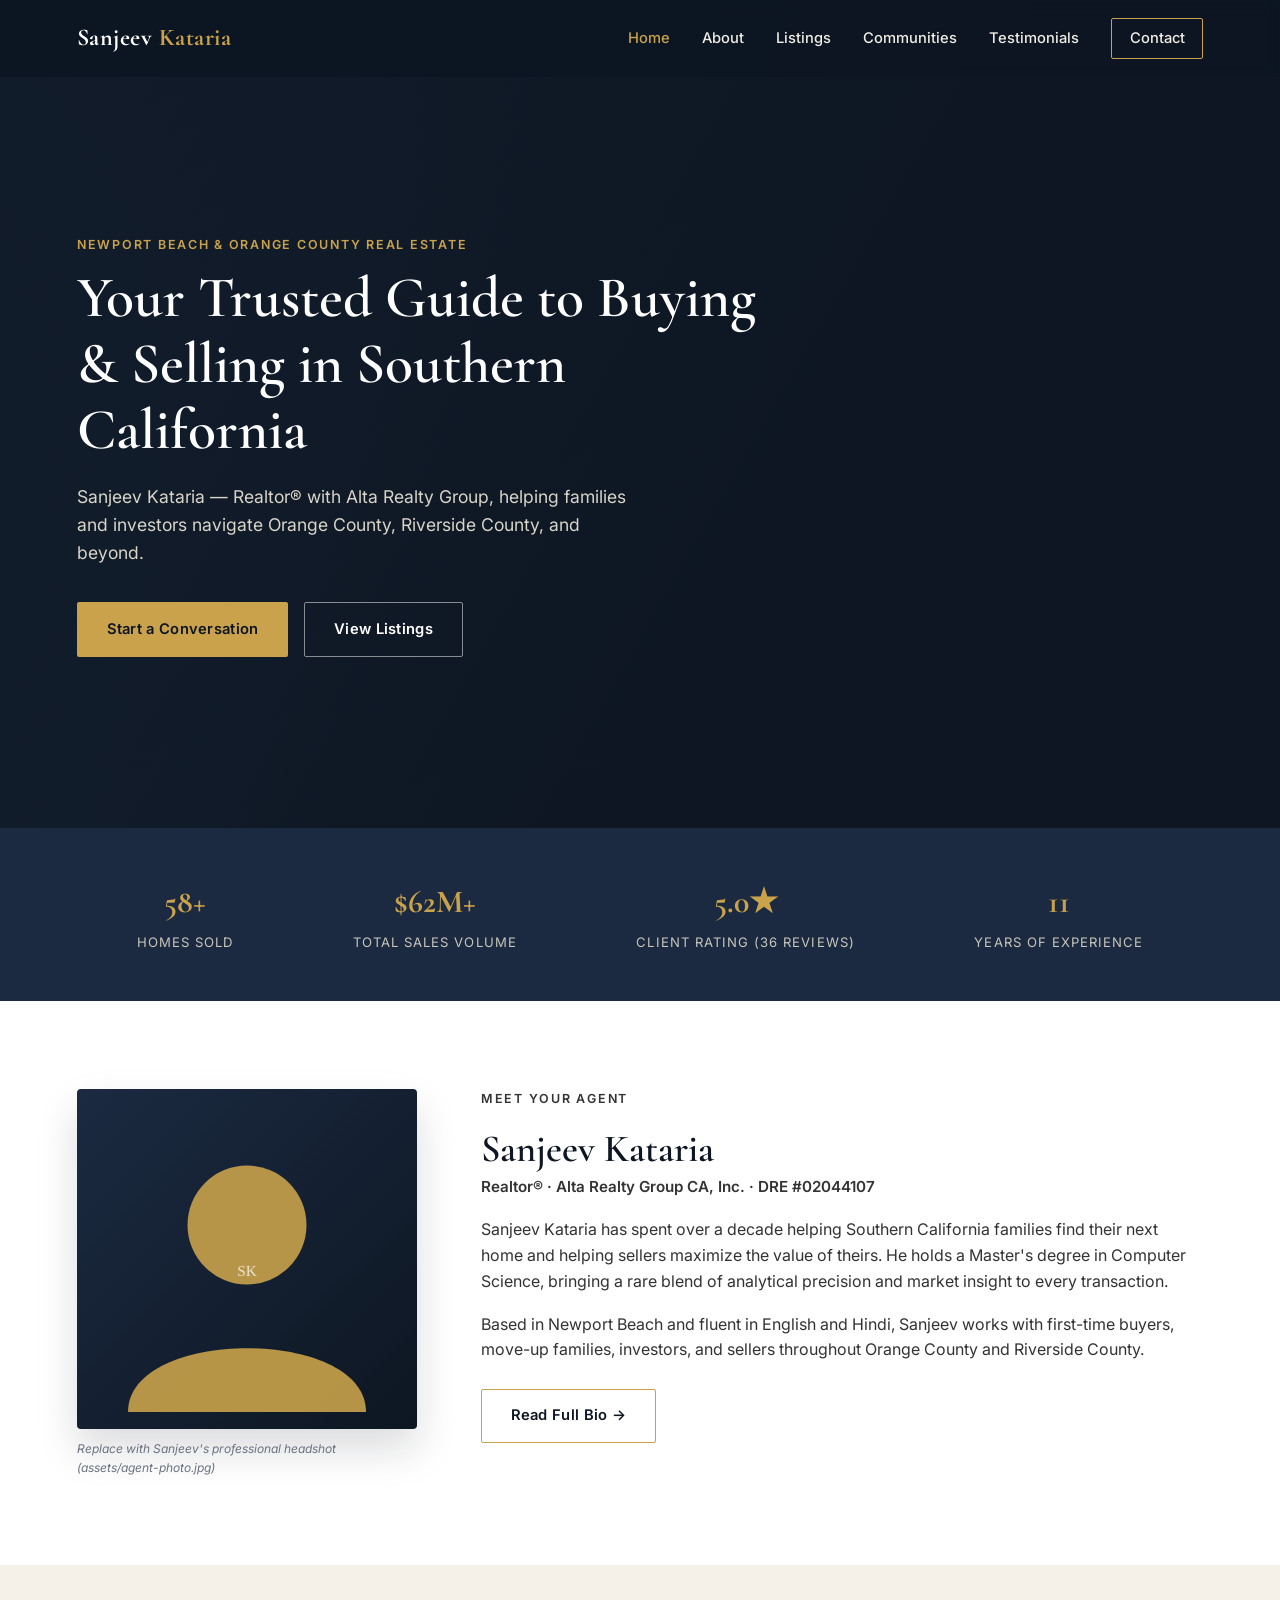
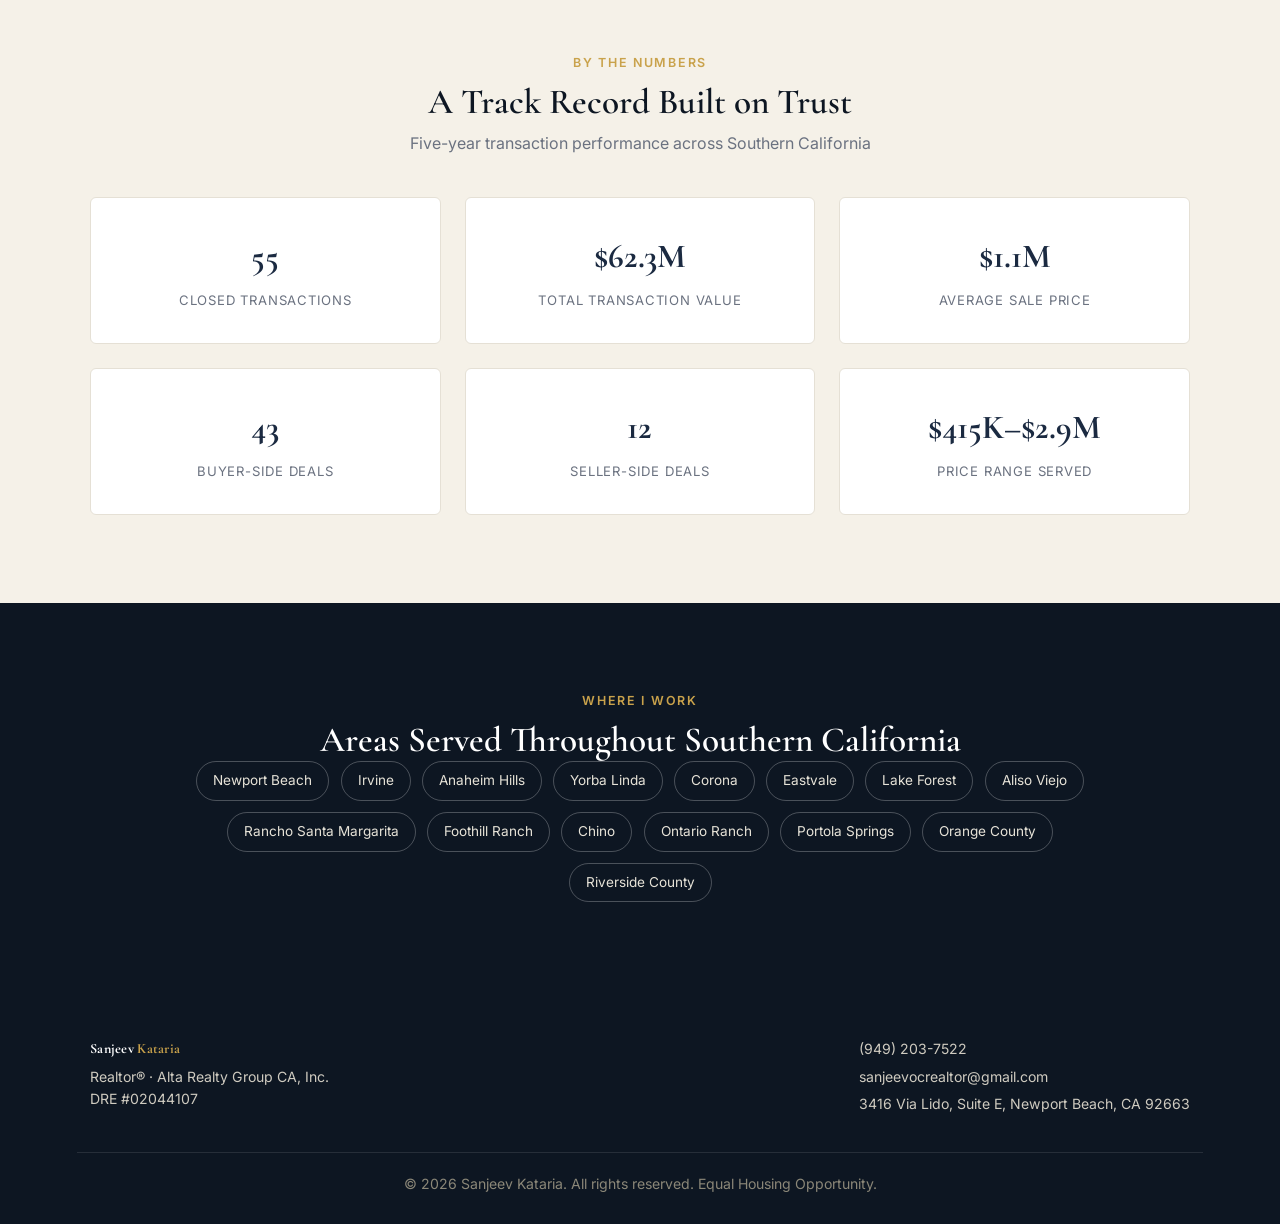
==== commit f2ab2b8b: "Add files via upload" ====
--- a/index.html
+++ b/index.html
@@ -19,6 +19,7 @@
       <a href="index.html" class="active">Home</a>
       <a href="about.html">About</a>
       <a href="listings.html">Listings</a>
+      <a href="communities.html">Communities</a>
       <a href="testimonials.html">Testimonials</a>
       <a href="contact.html" class="nav-cta">Contact</a>
     </nav>
--- a/styles.css
+++ b/styles.css
@@ -200,6 +200,63 @@
   border-top: 1px solid var(--border);
 }
 
+/* ---------- COMMUNITIES ---------- */
+.communities-section { background: #0a0a0a; color: #fff; }
+.communities-section .eyebrow { color: var(--gold); }
+.communities-section h1, .communities-section h2 { color: #fff; }
+.region-block { max-width: 1300px; margin: 0 auto 4rem; }
+.region-block:last-child { margin-bottom: 0; }
+.region-title {
+  font-size: 1.5rem;
+  color: var(--gold);
+  border-bottom: 1px solid rgba(255,255,255,0.15);
+  padding-bottom: 0.7rem;
+  margin-bottom: 1.5rem;
+}
+.community-grid {
+  display: grid;
+  grid-template-columns: repeat(5, 1fr);
+  gap: 1px;
+  background: rgba(255,255,255,0.08);
+}
+.community-card {
+  background: #0a0a0a;
+  display: block;
+  text-decoration: none;
+}
+.community-photo {
+  aspect-ratio: 4 / 3;
+  background-size: cover;
+  background-position: center;
+  position: relative;
+  overflow: hidden;
+}
+.community-photo::after {
+  content: '';
+  position: absolute;
+  inset: 0;
+  background: linear-gradient(180deg, rgba(0,0,0,0) 50%, rgba(0,0,0,0.35) 100%);
+}
+.community-card:hover .community-photo { filter: brightness(1.15); }
+.community-name {
+  padding: 0.9rem 0.7rem;
+  font-size: 0.8rem;
+  font-weight: 700;
+  letter-spacing: 0.04em;
+  text-transform: uppercase;
+  color: #f0ede4;
+  transition: color 0.2s ease;
+}
+.community-card:hover .community-name { color: var(--gold); }
+.communities-note {
+  max-width: 700px;
+  margin: 0 auto 3.5rem;
+  text-align: center;
+  font-size: 0.82rem;
+  color: #9a9689;
+  font-style: italic;
+}
+
 /* ---------- TRUST BAR ---------- */
 .trust-bar {
   background: var(--navy-2);
@@ -308,6 +365,16 @@
 .listing-img-1 { background: linear-gradient(135deg, #cbb894, #8f7a5c); }
 .listing-img-2 { background: linear-gradient(135deg, #9fb2c4, #4f6478); }
 .listing-img-3 { background: linear-gradient(135deg, #b9c9a9, #6c7f5a); }
+
+/* community placeholder gradients (swap for real photos) */
+.cbg-1 { background: linear-gradient(135deg, #cbb894, #8f7a5c); }
+.cbg-2 { background: linear-gradient(135deg, #9fb2c4, #4f6478); }
+.cbg-3 { background: linear-gradient(135deg, #b9c9a9, #6c7f5a); }
+.cbg-4 { background: linear-gradient(135deg, #d4a5a5, #8a5555); }
+.cbg-5 { background: linear-gradient(135deg, #c9a24b, #7a5f22); }
+.cbg-6 { background: linear-gradient(135deg, #a5b8d4, #55688a); }
+.cbg-7 { background: linear-gradient(135deg, #cfc0a8, #756a4f); }
+.cbg-8 { background: linear-gradient(135deg, #b0a5c4, #5f5578); }
 .listing-body { padding: 1.4rem; }
 .listing-price { color: var(--gold); font-weight: 700; font-size: 1.05rem; }
 .listing-body h3 { font-size: 1.25rem; margin: 0.3rem 0 0.1rem; }
@@ -414,6 +481,7 @@
 @media (max-width: 900px) {
   .about-grid, .contact-grid { grid-template-columns: 1fr; }
   .stats-grid, .listing-grid, .testimonial-grid { grid-template-columns: 1fr 1fr; }
+  .community-grid { grid-template-columns: repeat(3, 1fr); }
   section { padding: 4rem 6vw; }
 }
 
@@ -431,6 +499,7 @@
   .nav-links.open { display: flex; }
   .nav-toggle { display: flex; }
   .stats-grid, .listing-grid, .testimonial-grid, .specialty-list { grid-template-columns: 1fr; }
+  .community-grid { grid-template-columns: repeat(2, 1fr); }
   .trust-bar { gap: 0.5rem; }
   .footer-grid { flex-direction: column; }
   .idx-frame-wrap iframe { height: 560px; }
